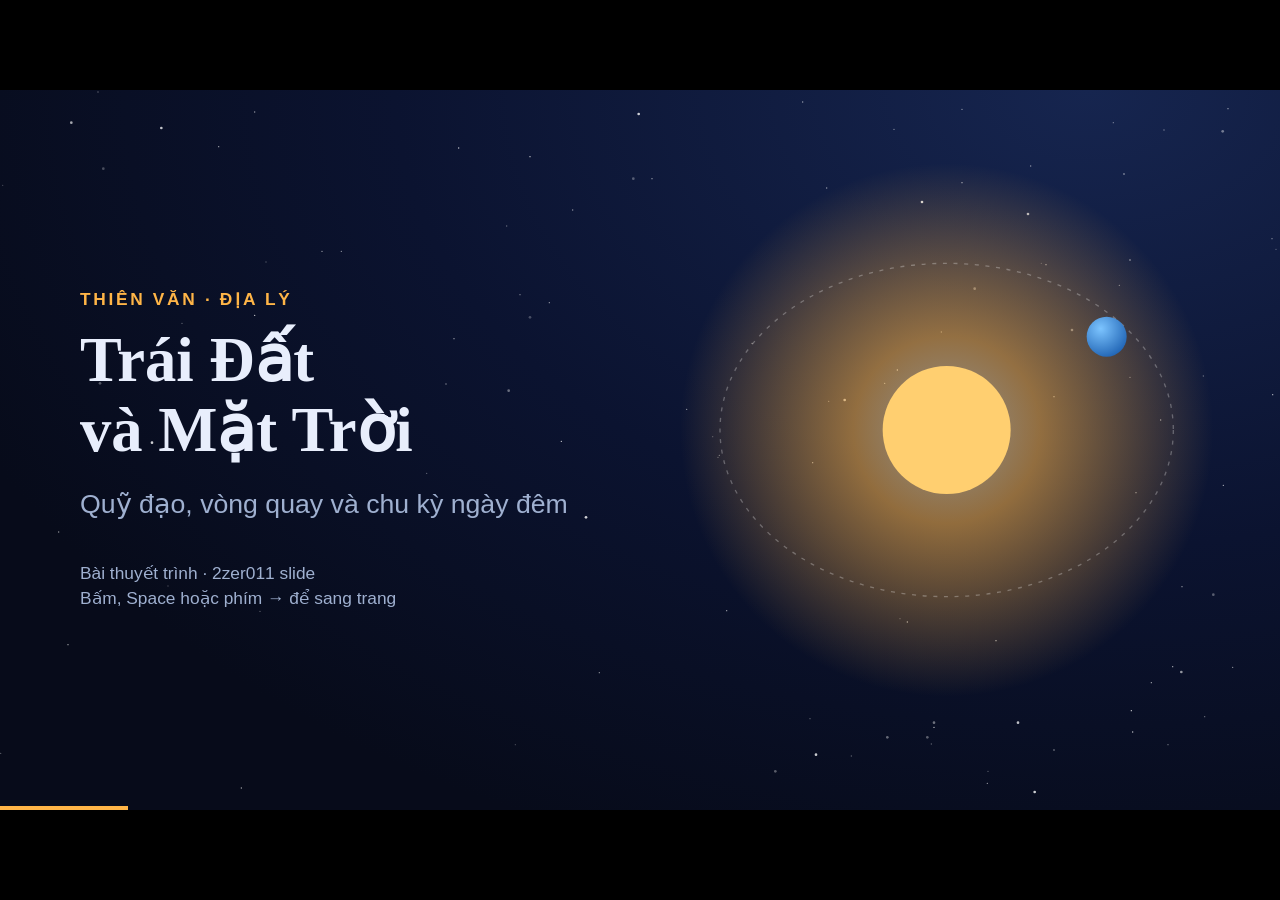
==== decks/trai-dat-mat-troi.html @ f416e064 "Upload presentation project" ====
<!doctype html>
<html lang="vi"><head><meta charset="utf-8">
<meta http-equiv="X-UA-Compatible" content="IE=edge">
<meta name="viewport" content="width=device-width,initial-scale=1">
<title>Trái Đất, Mặt Trời và chu kỳ ngày đêm · 2zer011 slide</title>
<link rel="stylesheet" href="../assets/deck.css">
<style>
#stage{background:#070b1a;background-image:radial-gradient(ellipse at 85% 0%,#16254f 0,#0b1330 45%,#070b1a 80%)}
body{color:#e8eefc}
.stars{position:absolute;left:0;top:0;width:2px;height:2px;border-radius:50%;background:transparent}
.eyebrow{color:#ffb547}
.card{background:rgba(255,255,255,.06);border:1px solid rgba(255,255,255,.13)}
.mu{color:#9fb0d0}.hl{color:#ffb547}.bl{color:#6cb6ff}.gr{color:#7ee0c3}
#foot{color:#7f90b3}#bar{background:#ffb547}
.big{font-size:60px}
.ro{padding:20px 28px}
.ro .k{font-size:24px;color:#9fb0d0}.ro .v{font-size:46px;font-weight:700;line-height:1.15;font-family:"Times New Roman",Times,serif}
.dot{display:inline-block;width:18px;height:18px;border-radius:50%;margin-right:12px;vertical-align:-2px}
.row2{padding:30px 0;border-bottom:1px solid rgba(255,255,255,.12);font-size:34px;line-height:1.35}
.row2 .a{width:470px;color:#9fb0d0}.row2 .c{font-weight:600}
.q{font-size:34px;font-weight:600;line-height:1.35}
.ans{font-size:30px;line-height:1.5;color:#c9d6f2}
</style></head>
<body>
<div id="stage">
<div class="stars" id="stars"></div>

<!-- 1. Mở đầu -->
<section class="slide" data-nofoot="">
  <svg class="abs" style="left:1010px;top:100px" width="820" height="820" viewBox="0 0 820 820" id="cover"></svg>
  <div class="abs fy jc" style="left:120px;top:0;width:960px;height:1080px">
    <p class="eyebrow s">Thiên văn · Địa lý</p>
    <h1 class="title s d1" style="font-size:94px;margin-top:22px">Trái Đất<br>và Mặt Trời</h1>
    <p class="lead s d2 mu" style="margin-top:28px;font-size:40px">Quỹ đạo, vòng quay và chu kỳ ngày đêm</p>
    <p class="sm s d3 mu" style="margin-top:56px">Bài thuyết trình · 2zer011 slide<br>Bấm, Space hoặc phím → để sang trang</p>
  </div>
</section>

<!-- 2. Vị trí -->
<section class="slide" data-by="Trái Đất trong Hệ Mặt Trời">
  <svg class="abs" style="left:100px;top:190px" width="760" height="760" viewBox="0 0 760 760" id="inner"></svg>
  <div class="abs fy" style="left:960px;top:92px;width:840px;height:880px">
    <p class="eyebrow s">Vị trí</p>
    <h2 class="title s d1" style="font-size:60px;margin-top:14px">Hành tinh thứ ba<br>tính từ Mặt Trời</h2>
    <div class="fy gy22" style="margin-top:44px">
      <div class="card b"><div class="num hl" style="font-size:54px">149,6 triệu km</div><p class="txt mu" style="margin-top:8px">khoảng cách trung bình tới Mặt Trời, gọi là 1 đơn vị thiên văn (1 AU).</p></div>
      <div class="card b"><div class="num bl" style="font-size:54px">8 phút 20 giây</div><p class="txt mu" style="margin-top:8px">thời gian ánh sáng Mặt Trời đi tới Trái Đất.</p></div>
      <div class="card b"><div class="num gr" style="font-size:54px">Vùng ở được</div><p class="txt mu" style="margin-top:8px">đủ xa, đủ gần để nước tồn tại ở thể lỏng trên bề mặt.</p></div>
    </div>
  </div>
</section>

<!-- 3. Quỹ đạo -->
<section class="slide" data-by="Quỹ đạo của Trái Đất" data-anim="orbit">
  <div class="abs" style="left:120px;top:76px;width:1680px">
    <p class="eyebrow s">Quỹ đạo</p>
    <h2 class="title s d1" style="font-size:56px;margin-top:8px">Hình elip, gần tròn, một vòng hơn 365 ngày</h2>
  </div>
  <svg class="abs" style="left:100px;top:250px" width="1100" height="740" viewBox="0 0 1060 710" id="orbit"></svg>
  <div class="abs fy gy14" style="left:1250px;top:262px;width:550px">
    <div class="card ro s d2"><div class="k">Ngày trong năm</div><div class="v hl" id="o-date">3 tháng 1</div></div>
    <div class="card ro s d3"><div class="k">Khoảng cách tới Mặt Trời</div><div class="v bl" id="o-dist">147,1 triệu km</div></div>
    <div class="card ro s d4"><div class="k">Tốc độ trên quỹ đạo</div><div class="v gr" id="o-vel">30,3 km/s</div></div>
    <p class="sm mu s d5" style="margin-top:6px">Quỹ đạo thật gần tròn (độ lệch tâm 0,0167). Hình vẽ phóng đại để thấy rõ: gần Mặt Trời thì chạy nhanh hơn.</p>
  </div>
</section>

<!-- 4. Tự quay, ngày đêm -->
<section class="slide" data-by="Tự quay và chu kỳ ngày đêm" data-anim="spin">
  <div class="abs" style="left:120px;top:76px;width:1680px">
    <p class="eyebrow s">Ngày và đêm</p>
    <h2 class="title s d1" style="font-size:56px;margin-top:8px">Trái Đất tự quay: nửa sáng, nửa tối</h2>
  </div>
  <svg class="abs" style="left:60px;top:230px" width="860" height="760" viewBox="0 0 760 700" id="spin"></svg>
  <div class="abs fy gy22" style="left:1000px;top:262px;width:800px">
    <div class="card ro s d2 fx mid jb"><div><div class="k">Giờ địa phương của người quan sát</div><div class="v" style="font-size:64px" id="s-time">12:00</div></div><div class="tc"><div class="v hl" style="font-size:38px" id="s-label">Giữa trưa</div><div class="k" id="s-state">Ban ngày</div></div></div>
    <ul class="l s d3 mu">
      <li>Quay quanh trục theo chiều <b>từ Tây sang Đông</b>, nên ta thấy Mặt Trời mọc ở Đông, lặn ở Tây.</li>
      <li>Một vòng quay hết <b>23 giờ 56 phút 4 giây</b> (ngày thiên văn).</li>
      <li>Tốc độ ở xích đạo khoảng <b>1.670 km/h</b>; ở hai cực gần như bằng 0.</li>
      <li>Mặt Trời ở rất xa, tia sáng coi như song song, luôn chiếu sáng <b>một nửa</b> Trái Đất.</li>
    </ul>
  </div>
</section>

<!-- 5. Ngày thiên văn vs ngày Mặt Trời -->
<section class="slide" data-by="Ngày thiên văn và ngày Mặt Trời">
  <div class="abs" style="left:120px;top:76px;width:1680px">
    <p class="eyebrow s">Vì sao một ngày là 24 giờ?</p>
    <h2 class="title s d1" style="font-size:56px;margin-top:8px">Quay đủ một vòng vẫn chưa kịp “trưa”</h2>
  </div>
  <svg class="abs" style="left:100px;top:260px" width="1000" height="700" viewBox="-60 0 1000 700" id="solar"></svg>
  <div class="abs fy gy22" style="left:1040px;top:262px;width:760px">
    <div class="card b"><p class="q hl">Ngày thiên văn · 23 g 56 ph 4 s</p><p class="ans" style="margin-top:6px">Thời gian để Trái Đất quay đủ 360° so với các ngôi sao xa.</p></div>
    <div class="card b"><p class="q bl">Ngày Mặt Trời · 24 g</p><p class="ans" style="margin-top:6px">Thời gian giữa hai lần Mặt Trời ở đúng điểm cao nhất. Dài hơn vì Trái Đất vừa đi thêm một đoạn trên quỹ đạo.</p></div>
    <div class="card b"><p class="q gr">360° ÷ 365,25 ≈ 0,9856° mỗi ngày</p><p class="ans" style="margin-top:6px">Phải quay thêm góc đó, mất khoảng <b>3 phút 56 giây</b>, để Mặt Trời trở lại đúng vị trí.</p></div>
  </div>
</section>

<!-- 6. Mùa -->
<section class="slide" data-by="Độ nghiêng trục và bốn mùa">
  <div class="abs" style="left:120px;top:76px;width:1680px">
    <p class="eyebrow s">Bốn mùa</p>
    <h2 class="title s d1" style="font-size:56px;margin-top:8px">Mùa sinh ra từ độ nghiêng, không phải từ khoảng cách</h2>
  </div>
  <svg class="abs" style="left:60px;top:230px" width="1100" height="780" viewBox="0 0 1100 780" id="seasons"></svg>
  <div class="abs fy gy22" style="left:1200px;top:262px;width:600px">
    <div class="card b"><p class="q hl">Trục nghiêng 23,44°</p><p class="ans" style="margin-top:6px">so với đường vuông góc mặt phẳng quỹ đạo, và luôn hướng về cùng một phía (gần sao Bắc Cực).</p></div>
    <div class="card b"><p class="q bl">21/6 · Hạ chí</p><p class="ans" style="margin-top:6px">Bắc bán cầu ngả về phía Mặt Trời: nắng cao, ngày dài. Nam bán cầu thì ngược lại.</p></div>
    <div class="card b"><p class="q gr">20/3 và 23/9 · Phân điểm</p><p class="ans" style="margin-top:6px">Ngày và đêm dài gần bằng nhau trên toàn Trái Đất.</p></div>
  </div>
</section>

<!-- 7. Độ dài ngày -->
<section class="slide" data-by="Độ dài ngày theo vĩ độ" data-anim="daylen">
  <div class="abs" style="left:120px;top:76px;width:1680px">
    <p class="eyebrow s">Ngày dài, ngày ngắn</p>
    <h2 class="title s d1" style="font-size:56px;margin-top:8px">Càng xa xích đạo, ngày đêm càng chênh nhau</h2>
  </div>
  <svg class="abs" style="left:100px;top:230px" width="1160" height="740" viewBox="0 0 1000 640" id="chart"></svg>
  <div class="abs fy gy22" style="left:1300px;top:262px;width:500px">
    <div class="card s d2 fy gy14" style="padding:26px 30px">
      <div class="sm"><span class="dot" style="background:#7ee0c3"></span>Xích đạo (0°)</div>
      <div class="sm"><span class="dot" style="background:#ffb547"></span>Hà Nội (21°B)</div>
      <div class="sm"><span class="dot" style="background:#6cb6ff"></span>Vĩ độ 45°B</div>
      <div class="sm"><span class="dot" style="background:#ff7a90"></span>Vòng cực (66,5°B)</div>
    </div>
    <p class="txt s d3 mu">Hà Nội: khoảng <b class="hl">13,3 giờ</b> ngày vào hạ chí, <b class="hl">10,7 giờ</b> vào đông chí.</p>
    <p class="sm s d4 mu">Tính lý thuyết, chưa kể khúc xạ khí quyển. Nam bán cầu có đồ thị lệch nửa năm.</p>
  </div>
</section>

<!-- 8. Hiểu lầm -->
<section class="slide" data-by="Những hiểu lầm thường gặp">
  <div class="pad fy">
    <p class="eyebrow s">Sửa cho đúng</p>
    <h2 class="title s d1" style="font-size:56px;margin-top:8px">Bốn hiểu lầm thường gặp</h2>
    <div class="fy gy22 f1" style="margin-top:36px">
      <div class="fx gx28 f1">
        <div class="card b f1 fy jc"><p class="q hl">“Mùa hè vì Trái Đất gần Mặt Trời hơn.”</p><p class="ans" style="margin-top:10px">Sai. Gần nhất (cận nhật) là đầu tháng 1, lúc Bắc bán cầu đang mùa đông.</p></div>
        <div class="card b f1 fy jc"><p class="q hl">“Ngày đêm do Trái Đất quay quanh Mặt Trời.”</p><p class="ans" style="margin-top:10px">Sai. Ngày đêm là do <b>tự quay quanh trục</b>. Quay quanh Mặt Trời tạo ra năm.</p></div>
      </div>
      <div class="fx gx28 f1">
        <div class="card b f1 fy jc"><p class="q hl">“Mặt Trời luôn mọc đúng hướng Đông.”</p><p class="ans" style="margin-top:10px">Chỉ đúng vào hai ngày phân điểm. Mùa hè ở Bắc bán cầu, Mặt Trời mọc lệch về phía Đông Bắc.</p></div>
        <div class="card b f1 fy jc"><p class="q hl">“Quỹ đạo Trái Đất là hình elip rất méo.”</p><p class="ans" style="margin-top:10px">Gần như tròn: khoảng cách chỉ đổi khoảng 3% (147,1 đến 152,1 triệu km).</p></div>
      </div>
    </div>
  </div>
</section>

<!-- 9. Số liệu -->
<section class="slide" data-by="Số liệu cần nhớ">
  <div class="pad fy">
    <p class="eyebrow s">Tóm tắt</p>
    <h2 class="title s d1" style="font-size:56px;margin-top:8px">Số liệu cần nhớ</h2>
    <div class="fx gx56 f1" style="margin-top:28px">
      <div class="f1 fy">
        <div class="row2 fx b"><span class="a">Khoảng cách trung bình</span><span class="c hl">149,6 triệu km</span></div>
        <div class="row2 fx b"><span class="a">Cận nhật (đầu tháng 1)</span><span class="c hl">≈ 147,1 triệu km</span></div>
        <div class="row2 fx b"><span class="a">Viễn nhật (đầu tháng 7)</span><span class="c hl">≈ 152,1 triệu km</span></div>
        <div class="row2 fx b"><span class="a">Độ lệch tâm quỹ đạo</span><span class="c hl">0,0167</span></div>
        <div class="row2 fx b"><span class="a">Tốc độ trung bình</span><span class="c hl">29,78 km/s</span></div>
      </div>
      <div class="f1 fy">
        <div class="row2 fx b"><span class="a">Năm thiên văn</span><span class="c bl">365,256 ngày</span></div>
        <div class="row2 fx b"><span class="a">Năm nhiệt đới (chu kỳ mùa)</span><span class="c bl">365,2422 ngày</span></div>
        <div class="row2 fx b"><span class="a">Ngày thiên văn</span><span class="c bl">23 g 56 ph 4 s</span></div>
        <div class="row2 fx b"><span class="a">Ngày Mặt Trời trung bình</span><span class="c bl">24 giờ</span></div>
        <div class="row2 fx b"><span class="a">Độ nghiêng trục</span><span class="c bl">23,44°</span></div>
      </div>
    </div>
  </div>
</section>

<!-- 10. Ôn nhanh -->
<section class="slide" data-by="Ôn nhanh">
  <div class="pad fy">
    <p class="eyebrow s">Ôn nhanh</p>
    <h2 class="title s d1" style="font-size:56px;margin-top:8px">Trả lời bằng một câu</h2>
    <div class="fy gy22 f1" style="margin-top:36px">
      <div class="card fy jc f1"><p class="q">1. Vì sao có ngày và đêm?</p><p class="ans b" style="margin-top:8px"><span class="hl">→</span> Trái Đất hình cầu, luôn được chiếu sáng một nửa, và tự quay quanh trục.</p></div>
      <div class="card fy jc f1"><p class="q">2. Vì sao có bốn mùa?</p><p class="ans b" style="margin-top:8px"><span class="hl">→</span> Trục nghiêng 23,44° giữ nguyên hướng khi Trái Đất đi quanh Mặt Trời, nên lượng ánh sáng mỗi bán cầu nhận thay đổi theo thời điểm.</p></div>
      <div class="card fy jc f1"><p class="q">3. Một vòng quanh Mặt Trời mất bao lâu?</p><p class="ans b" style="margin-top:8px"><span class="hl">→</span> Khoảng 365,25 ngày, với tốc độ trung bình gần 30 km/s.</p></div>
    </div>
  </div>
</section>
</div>

<script src="../assets/deck.js"></script>
<script>
(function () {
  var NS = 'http://www.w3.org/2000/svg', PI = Math.PI;
  function S(tag, a, p) {
    var e = document.createElementNS(NS, tag), k;
    for (k in a) if (a.hasOwnProperty(k)) e.setAttribute(k, a[k]);
    if (p) p.appendChild(e); return e;
  }
  function T(p, x, y, txt, size, fill, anchor, weight) {
    var e = S('text', { x: x, y: y, fill: fill || '#e8eefc', 'font-size': size || 24, 'text-anchor': anchor || 'middle' }, p);
    if (weight) e.setAttribute('font-weight', weight);
    e.appendChild(document.createTextNode(txt)); return e;
  }
  function defsGlow(svg, id, c1) {
    var d = S('defs', {}, svg), g = S('radialGradient', { id: id }, d);
    S('stop', { offset: '0%', 'stop-color': '#fff6d6' }, g); S('stop', { offset: '35%', 'stop-color': c1 }, g);
    S('stop', { offset: '100%', 'stop-color': c1, 'stop-opacity': 0 }, g);
  }
  function earthGrad(svg, id) {
    var d = S('defs', {}, svg), g = S('radialGradient', { id: id, cx: '35%', cy: '30%', r: '80%' }, d);
    S('stop', { offset: '0%', 'stop-color': '#7cc4ff' }, g); S('stop', { offset: '100%', 'stop-color': '#1b5fb0' }, g);
  }

  /* sao nền */
  (function () {
    var s = [], i, x = 7, r = function () { x = (x * 16807) % 2147483647; return x / 2147483647; };
    for (i = 0; i < 110; i++) s.push(Math.round(r() * 1920) + 'px ' + Math.round(r() * 1080) + 'px 0 ' + (r() < .2 ? 1 : 0) + 'px rgba(255,255,255,' + (0.25 + r() * 0.6).toFixed(2) + ')');
    document.getElementById('stars').style.boxShadow = s.join(',');
  })();

  /* 1. bìa */
  (function () {
    var v = document.getElementById('cover'); defsGlow(v, 'cg', '#ffb547'); earthGrad(v, 'cge');
    S('circle', { cx: 410, cy: 410, r: 400, fill: 'url(#cg)', opacity: .55 }, v);
    S('circle', { cx: 410, cy: 410, r: 96, fill: '#ffcf70' }, v);
    S('ellipse', { cx: 410, cy: 410, rx: 340, ry: 250, fill: 'none', stroke: 'rgba(255,255,255,.28)', 'stroke-width': 2, 'stroke-dasharray': '6 10' }, v);
    S('circle', { cx: 650, cy: 270, r: 30, fill: 'url(#cge)' }, v);
  })();

  /* 2. các hành tinh trong */
  (function () {
    var v = document.getElementById('inner'); defsGlow(v, 'ig', '#ffb547'); earthGrad(v, 'ige');
    var C = 380, pl = [[62, 'Sao Thủy', '0,39 AU', 210, 7, '#b9b1a8'], [115, 'Sao Kim', '0,72 AU', 35, 11, '#e8c987'], [160, 'Trái Đất', '1 AU', 305, 16, 'url(#ige)'], [243, 'Sao Hỏa', '1,52 AU', 160, 10, '#d9684a']], i;
    S('circle', { cx: C, cy: C, r: 110, fill: 'url(#ig)', opacity: .6 }, v);
    S('circle', { cx: C, cy: C, r: 24, fill: '#ffcf70' }, v);
    for (i = 0; i < pl.length; i++) {
      var p = pl[i], a = p[3] * PI / 180, x = C + p[0] * Math.cos(a), y = C - p[0] * Math.sin(a), e = i === 2;
      S('circle', { cx: C, cy: C, r: p[0], fill: 'none', stroke: e ? 'rgba(108,182,255,.8)' : 'rgba(255,255,255,.22)', 'stroke-width': e ? 3 : 1.5 }, v);
      S('circle', { cx: x, cy: y, r: p[4], fill: p[5] }, v);
      var right = Math.cos(a) >= 0;
      T(v, x + (right ? 1 : -1) * (p[4] + 12), y - 2, p[1], e ? 28 : 22, e ? '#6cb6ff' : '#c9d6f2', right ? 'start' : 'end', e ? 700 : 400);
      T(v, x + (right ? 1 : -1) * (p[4] + 12), y + 24, p[2], 20, '#7f90b3', right ? 'start' : 'end');
    }
    T(v, C, 700, 'Bốn hành tinh trong, đúng tỉ lệ khoảng cách.', 20, '#7f90b3'); T(v, C, 726, 'Sao Mộc ở 5,2 AU, ngoài khung hình.', 20, '#7f90b3');
  })();

  /* 3. quỹ đạo */
  var orbit = (function () {
    var v = document.getElementById('orbit'); defsGlow(v, 'og', '#ffb547'); earthGrad(v, 'oge');
    var a = 380, e = 0.4, b = a * Math.sqrt(1 - e * e), cx = 500, cy = 358, sx = cx + a * e, sy = cy;
    S('ellipse', { cx: cx, cy: cy, rx: a, ry: b, fill: 'none', stroke: 'rgba(255,255,255,.32)', 'stroke-width': 2, 'stroke-dasharray': '5 9' }, v);
    var wedge = S('path', { d: '', fill: 'rgba(255,181,71,.28)', stroke: 'rgba(255,181,71,.7)', 'stroke-width': 1.5 }, v);
    S('circle', { cx: sx, cy: sy, r: 120, fill: 'url(#og)', opacity: .55 }, v);
    S('circle', { cx: sx, cy: sy, r: 34, fill: '#ffcf70' }, v);
    T(v, sx, sy + 66, 'Mặt Trời', 22, '#ffd98f');
    S('circle', { cx: sx + a * (1 - e), cy: sy, r: 6, fill: '#ffb547' }, v);
    S('circle', { cx: sx - a * (1 + e), cy: sy, r: 6, fill: '#ffb547' }, v);
    T(v, sx + a * (1 - e), sy + 36, 'Cận nhật · ~3/1', 22, '#ffd98f', 'middle');
    T(v, sx - a * (1 + e), sy + 36, 'Viễn nhật · ~4/7', 22, '#ffd98f', 'middle');
    var pl = S('circle', { cx: 0, cy: 0, r: 17, fill: 'url(#oge)' }, v);
    var lb = T(v, 0, 0, 'Trái Đất', 24, '#6cb6ff', 'middle', 700);
    var mon = [31, 28, 31, 30, 31, 30, 31, 31, 30, 31, 30, 31], run = false, t0 = 0, id = 0, YEAR = 26000;
    function kep(M) { var E = M, i; for (i = 0; i < 7; i++) E = E - (E - e * Math.sin(E) - M) / (1 - e * Math.cos(E)); return E; }
    function pos(M) { var E = kep(M); return [sx + a * (Math.cos(E) - e), sy - b * Math.sin(E)]; }
    function draw(t) {
      var M = 2 * PI * t, p = pos(M); pl.setAttribute('cx', p[0]); pl.setAttribute('cy', p[1]);
      lb.setAttribute('x', p[0]); lb.setAttribute('y', p[1] + (p[1] > sy ? 46 : -30));
      var dd = 'M' + sx + ' ' + sy + ' L' + p[0] + ' ' + p[1], k, q;
      for (k = 1; k <= 14; k++) { q = pos(M - (k / 14) * (2 * PI / 12)); dd += ' L' + q[0] + ' ' + q[1]; }
      // cung quét: đi ngược thời gian rồi đóng về Mặt Trời
      wedge.setAttribute('d', dd + ' Z');
      var day = (2 + 365.25 * t) % 365.25, m = 0, dm = Math.floor(day);
      while (dm >= mon[m]) { dm -= mon[m]; m++; if (m > 11) { m = 11; break; } }
      document.getElementById('o-date').innerHTML = (dm + 1) + ' tháng ' + (m + 1);
      document.getElementById('o-dist').innerHTML = (149.6 * (1 - 0.0167 * Math.cos(M))).toFixed(1).replace('.', ',') + ' triệu km';
      document.getElementById('o-vel').innerHTML = (29.78 * (1 + 0.0167 * Math.cos(M))).toFixed(1).replace('.', ',') + ' km/s';
    }
    function loop(now) {
      if (!run) return; if (!t0) t0 = now;
      draw(((now - t0) % YEAR) / YEAR); id = Deck.raf(loop);
    }
    draw(0);
    return {
      start: function () { if (run) return; run = true; t0 = 0; id = Deck.raf(loop); },
      stop: function () { run = false; Deck.caf(id); }
    };
  })();
  Deck.anims.orbit = orbit;

  /* 4. tự quay + ngày đêm */
  var spin = (function () {
    var v = document.getElementById('spin'); earthGrad(v, 'sge');
    var C = 400, cy = 360, R = 220, i;
    for (i = -3; i <= 3; i++) {
      var y = cy + i * 60;
      S('line', { x1: 40, y1: y, x2: 140, y2: y, stroke: '#ffcf70', 'stroke-width': 3, opacity: .85 }, v);
      S('polygon', { points: '140,' + (y - 8) + ' 156,' + y + ' 140,' + (y + 8), fill: '#ffcf70', opacity: .85 }, v);
    }
    T(v, 90, cy - 230, 'Ánh sáng', 22, '#ffd98f'); T(v, 90, cy - 204, 'Mặt Trời', 22, '#ffd98f');
    var g = S('g', {}, v);
    S('circle', { cx: C, cy: cy, r: R, fill: 'url(#sge)' }, g);
    // lục địa trừu tượng, xoay cùng Trái Đất
    S('path', { d: 'M330 230 Q380 200 430 235 Q450 280 410 300 Q380 330 345 305 Q310 270 330 230 Z', fill: '#4fae6a', opacity: .85 }, g);
    S('path', { d: 'M470 360 Q520 340 550 385 Q555 430 515 450 Q480 430 470 360 Z', fill: '#4fae6a', opacity: .85 }, g);
    S('path', { d: 'M290 410 Q330 400 350 440 Q340 490 305 500 Q275 460 290 410 Z', fill: '#4fae6a', opacity: .85 }, g);
    S('circle', { cx: C, cy: cy, r: 6, fill: '#e8eefc' }, g);                      // cực Bắc
    S('line', { x1: C, y1: cy, x2: C - R, y2: cy, stroke: 'rgba(255,255,255,.55)', 'stroke-width': 2, 'stroke-dasharray': '4 6' }, g);
    var man = S('circle', { cx: C - R, cy: cy, r: 13, fill: '#ff5a6e', stroke: '#fff', 'stroke-width': 3 }, g);
    S('path', { d: 'M' + C + ' ' + (cy - R) + ' A' + R + ' ' + R + ' 0 0 1 ' + C + ' ' + (cy + R) + ' Z', fill: 'rgba(2,4,14,.66)' }, v);
    S('circle', { cx: C, cy: cy, r: R, fill: 'none', stroke: 'rgba(255,255,255,.4)', 'stroke-width': 2 }, v);
    T(v, C - 120, cy - R - 24, 'Ban ngày', 26, '#ffd98f', 'middle', 700); T(v, C + 120, cy - R - 24, 'Ban đêm', 26, '#9fb0d0', 'middle', 700);
    T(v, C - R - 8, cy - 26, '12 g', 22, '#ffd98f', 'end'); T(v, C + R + 14, cy + 6, '0 g', 22, '#9fb0d0', 'start');
    T(v, C + 14, cy - R + 36, '6 g', 22, '#e8eefc', 'start'); T(v, C + 14, cy + R - 20, '18 g', 22, '#e8eefc', 'start');
    T(v, C, cy + R + 52, 'Nhìn từ trên cực Bắc xuống: Trái Đất quay ngược chiều kim đồng hồ ↺', 22, '#9fb0d0');
    var run = false, t0 = 0, id = 0, DAY = 12000;
    function label(h) {
      if (h >= 5 && h < 7) return 'Bình minh'; if (h >= 7 && h < 11) return 'Buổi sáng'; if (h >= 11 && h < 13) return 'Giữa trưa';
      if (h >= 13 && h < 17) return 'Buổi chiều'; if (h >= 17 && h < 19) return 'Hoàng hôn'; if (h >= 19 && h < 23) return 'Buổi tối'; return 'Đêm khuya';
    }
    function draw(f) {
      g.setAttribute('transform', 'rotate(' + (-f * 360) + ' ' + C + ' ' + cy + ')');
      var h = (12 + 24 * f) % 24, hh = Math.floor(h), mm = Math.floor((h - hh) * 60);
      document.getElementById('s-time').innerHTML = (hh < 10 ? '0' : '') + hh + ':' + (mm < 10 ? '0' : '') + mm;
      document.getElementById('s-label').innerHTML = label(h);
      document.getElementById('s-state').innerHTML = (h >= 6 && h < 18) ? 'Ban ngày' : 'Ban đêm';
    }
    function loop(now) { if (!run) return; if (!t0) t0 = now; draw(((now - t0) % DAY) / DAY); id = Deck.raf(loop); }
    draw(0);
    return { start: function () { if (run) return; run = true; t0 = 0; id = Deck.raf(loop); }, stop: function () { run = false; Deck.caf(id); } };
  })();
  Deck.anims.spin = spin;

  /* 5. ngày Mặt Trời */
  (function () {
    var v = document.getElementById('solar'); earthGrad(v, 'ssge'); defsGlow(v, 'sg', '#ffb547');
    var Sx = 70, Sy = 350, Rr = 297, k, d = '';
    S('circle', { cx: Sx, cy: Sy, r: 130, fill: 'url(#sg)', opacity: .7 }, v); S('circle', { cx: Sx, cy: Sy, r: 40, fill: '#ffcf70' }, v);
    T(v, Sx + 10, Sy + 80, 'Mặt Trời', 22, '#ffd98f');
    for (k = -34; k <= 34; k += 2) { var q = k * PI / 180; d += (k === -34 ? 'M' : 'L') + (Sx + Rr * Math.cos(q)).toFixed(1) + ' ' + (Sy - Rr * Math.sin(q)).toFixed(1) + ' '; }
    S('path', { d: d, fill: 'none', stroke: 'rgba(255,255,255,.3)', 'stroke-width': 2, 'stroke-dasharray': '5 9' }, v);
    var qa = 17 * PI / 180, Ax = Sx + Rr * Math.cos(qa), Ay = Sy + Rr * Math.sin(qa), Bx = Sx + Rr * Math.cos(qa), By = Sy - Rr * Math.sin(qa);
    var a1 = Math.atan2(Sy - Ay, Sx - Ax), a2 = Math.atan2(Sy - By, Sx - Bx);
    function earth(x, y) {
      S('circle', { cx: x, cy: y, r: 62, fill: 'url(#ssge)' }, v);
      S('path', { d: 'M' + x + ' ' + (y - 62) + ' A62 62 0 0 1 ' + x + ' ' + (y + 62) + ' Z', fill: 'rgba(2,4,14,.55)' }, v);
    }
    function ray(x, y, ang, len, col, dash) {
      S('line', { x1: x, y1: y, x2: x + len * Math.cos(ang), y2: y + len * Math.sin(ang), stroke: col, 'stroke-width': 3, 'stroke-dasharray': dash || '0' }, v);
    }
    earth(Ax, Ay); earth(Bx, By);
    var oax = Ax + 62 * Math.cos(a1), oay = Ay + 62 * Math.sin(a1), obx = Bx + 62 * Math.cos(a1), oby = By + 62 * Math.sin(a1);
    ray(oax, oay, a1, 150, '#ffd98f');
    ray(obx, oby, a1, 150, '#7ee0c3', '10 8');
    ray(obx, oby, a2, 150, '#ffd98f');
    S('circle', { cx: oax, cy: oay, r: 9, fill: '#ff5a6e', stroke: '#fff', 'stroke-width': 2 }, v);
    S('circle', { cx: obx, cy: oby, r: 9, fill: '#ff5a6e', stroke: '#fff', 'stroke-width': 2 }, v);
    T(v, Ax + 80, Ay + 70, 'Hôm nay: Mặt Trời ở đúng', 22, '#e8eefc', 'start'); T(v, Ax + 80, Ay + 98, 'phía trên đầu (12 giờ trưa)', 22, '#e8eefc', 'start');
    T(v, Bx + 80, By - 96, '23 g 56 ph sau: đã quay đủ 360°,', 22, '#e8eefc', 'start'); T(v, Bx + 80, By - 68, 'cùng hướng sao xa (nét đứt xanh)', 22, '#7ee0c3', 'start');
    T(v, Bx + 80, By - 40, 'nhưng Mặt Trời (vàng) còn lệch', 22, '#ffd98f', 'start');
    T(v, 450, 690, 'Góc lệch thật chỉ ≈ 0,9856°, hình vẽ phóng đại', 20, '#7f90b3');
  })();

  /* 6. mùa */
  (function () {
    var v = document.getElementById('seasons'); defsGlow(v, 'seg', '#ffb547');
    var Sx = 550, Sy = 385, rx = 420, ry = 195;
    S('ellipse', { cx: Sx, cy: Sy, rx: rx, ry: ry, fill: 'none', stroke: 'rgba(255,255,255,.3)', 'stroke-width': 2, 'stroke-dasharray': '5 9' }, v);
    S('circle', { cx: Sx, cy: Sy, r: 120, fill: 'url(#seg)', opacity: .6 }, v); S('circle', { cx: Sx, cy: Sy, r: 44, fill: '#ffcf70' }, v);
    T(v, Sx, Sy + 78, 'Mặt Trời', 22, '#ffd98f');
    var tilt = 23.44 * PI / 180, dx = Math.sin(tilt), dy = -Math.cos(tilt);
    var P = [[Sx - rx, Sy, 50, '21/6', 'Hạ chí', 'Bắc: mùa hè', 'b'], [Sx, Sy + ry, 58, '23/9', 'Thu phân', '', 'b'], [Sx + rx, Sy, 50, '21/12', 'Đông chí', 'Bắc: mùa đông', 'b'], [Sx, Sy - ry, 42, '20/3', 'Xuân phân', '', 't']], i;
    for (i = 0; i < 4; i++) {
      var p = P[i], x = p[0], y = p[1], r = p[2];
      var ux = Sx - x, uy = Sy - y, L = Math.sqrt(ux * ux + uy * uy); ux /= L; uy /= L;
      S('circle', { cx: x, cy: y, r: r, fill: '#4aa3ff' }, v);
      var px = -uy, py = ux;
      S('path', { d: 'M' + (x + r * px) + ' ' + (y + r * py) + ' A' + r + ' ' + r + ' 0 0 1 ' + (x - r * px) + ' ' + (y - r * py) + ' Z', fill: 'rgba(2,4,14,.62)' }, v);
      S('line', { x1: x - dx * r * 1.7, y1: y - dy * r * 1.7, x2: x + dx * r * 1.7, y2: y + dy * r * 1.7, stroke: '#fff', 'stroke-width': 3 }, v);
      S('circle', { cx: x + dx * r * 1.7, cy: y + dy * r * 1.7, r: 5, fill: '#ff5a6e' }, v);
      var ty = p[6] === 't' ? y - r * 1.7 - 78 : y + r * 1.7 + 34;
      T(v, x, ty, p[3] + ' · ' + p[4], 24, '#ffd98f', 'middle', 700);
      if (p[5]) T(v, x, ty + 28, p[5], 22, '#c9d6f2');
    }
    T(v, Sx, 752, 'Chấm đỏ là cực Bắc. Trục luôn nghiêng về cùng một phía khi Trái Đất đi vòng quanh Mặt Trời.', 20, '#7f90b3');
  })();

  /* 7. độ dài ngày */
  var daylen = (function () {
    var v = document.getElementById('chart'), L = 70, R = 980, Tp = 20, B = 560, W = R - L, H = B - Tp, i, j;
    function X(n) { return L + (n - 1) / 364 * W; } function Y(h) { return B - h / 24 * H; }
    for (i = 0; i <= 24; i += 6) {
      S('line', { x1: L, y1: Y(i), x2: R, y2: Y(i), stroke: 'rgba(255,255,255,.16)', 'stroke-width': 1 }, v);
      T(v, L - 12, Y(i) + 8, i + ' g', 22, '#9fb0d0', 'end');
    }
    var ms = [0, 31, 59, 90, 120, 151, 181, 212, 243, 273, 304, 334];
    for (i = 0; i < 12; i++) { T(v, X(ms[i] + 15), B + 38, 'T' + (i + 1), 22, '#9fb0d0'); S('line', { x1: X(ms[i] + 1), y1: B, x2: X(ms[i] + 1), y2: B + 8, stroke: '#7f90b3' }, v); }
    T(v, L + W / 2, B + 76, 'Tháng trong năm (Bắc bán cầu)', 20, '#7f90b3');
    function dl(lat, n) {
      var dec = -23.44 * Math.cos(2 * PI * (n + 10) / 365) * PI / 180, x = -Math.tan(lat * PI / 180) * Math.tan(dec);
      x = Math.max(-1, Math.min(1, x)); return 24 / PI * Math.acos(x);
    }
    var defs = [[0, '#7ee0c3'], [21.03, '#ffb547'], [45, '#6cb6ff'], [66.5, '#ff7a90']], lines = [], pts = [];
    for (j = 0; j < defs.length; j++) {
      var arr = []; for (i = 1; i <= 365; i += 4) arr.push([X(i), Y(dl(defs[j][0], i))]);
      pts.push(arr); lines.push(S('polyline', { points: '', fill: 'none', stroke: defs[j][1], 'stroke-width': 5, 'stroke-linejoin': 'round' }, v));
    }
    function show(p) {
      var j, n, s, k; for (j = 0; j < pts.length; j++) {
        n = Math.max(2, Math.round(pts[j].length * p)); s = []; for (k = 0; k < n; k++) s.push(pts[j][k][0].toFixed(1) + ',' + pts[j][k][1].toFixed(1));
        lines[j].setAttribute('points', s.join(' '));
      }
    }
    show(1);
    var run = false, id = 0, t0 = 0;
    function loop(now) { if (!run) return; if (!t0) t0 = now; var p = Math.min(1, (now - t0) / 2200); show(p); if (p < 1) id = Deck.raf(loop); else run = false; }
    return { start: function () { run = true; t0 = 0; id = Deck.raf(loop); }, stop: function () { run = false; Deck.caf(id); show(1); } };
  })();
  Deck.anims.daylen = daylen;
})();
</script>
</body></html>
---- assets/deck.css ----
/* 2zer011 slide - engine CSS. Chủ ý chỉ dùng CSS cũ: không var(), grid, gap, inset -> chạy từ IE11 / Chrome 49 / Firefox 52 */
*{-webkit-box-sizing:border-box;box-sizing:border-box;margin:0;padding:0}
html,body{width:100%;height:100%;overflow:hidden;background:#000}
body{font-family:"Segoe UI",Tahoma,Arial,"Helvetica Neue",sans-serif;-webkit-user-select:none;-moz-user-select:none;-ms-user-select:none;user-select:none;-webkit-text-size-adjust:100%}
body.idle{cursor:none}
#stage{position:absolute;left:0;top:0;width:1920px;height:1080px;-webkit-transform-origin:0 0;-ms-transform-origin:0 0;transform-origin:0 0;overflow:hidden}
.slide{position:absolute;left:0;top:0;width:1920px;height:1080px;overflow:hidden;opacity:0;visibility:hidden;-webkit-transition:opacity .6s ease,visibility 0s .6s;transition:opacity .6s ease,visibility 0s .6s}
.slide.active{opacity:1;visibility:visible;-webkit-transition:opacity .6s ease,visibility 0s;transition:opacity .6s ease,visibility 0s}
.s,.b{opacity:0;-webkit-transform:translateY(26px);-ms-transform:translateY(26px);transform:translateY(26px);-webkit-transition:opacity .6s ease,-webkit-transform .6s ease;transition:opacity .6s ease,transform .6s ease}
.b.bs{-webkit-transform:none!important;-ms-transform:none!important;transform:none!important}
.slide.active .s,.b.on{opacity:1;-webkit-transform:none;-ms-transform:none;transform:none}
.slide.active .s{-webkit-transition-delay:.3s;transition-delay:.3s}
.slide.active .s.d1{transition-delay:.45s}.slide.active .s.d2{transition-delay:.6s}.slide.active .s.d3{transition-delay:.75s}.slide.active .s.d4{transition-delay:.9s}.slide.active .s.d5{transition-delay:1.05s}

/* chrome */
#foot{position:absolute;left:120px;right:120px;bottom:34px;height:34px;font-size:24px;line-height:34px;z-index:20}
#fl{float:left}#fr{float:right}
#bar{position:absolute;left:0;bottom:0;height:6px;width:0;z-index:21;-webkit-transition:width .5s ease;transition:width .5s ease}
#stage.nofoot #foot{visibility:hidden}

/* bố cục */
.pad{position:absolute;left:120px;top:92px;width:1680px;height:880px}
.abs{position:absolute}
.fx{display:-webkit-flex;display:-ms-flexbox;display:flex;-webkit-flex-direction:row;flex-direction:row}
.fy{display:-webkit-flex;display:-ms-flexbox;display:flex;-webkit-flex-direction:column;flex-direction:column}
.f1{-webkit-flex:1 1 0px;-ms-flex:1 1 0px;flex:1 1 0px;min-width:0;min-height:0}
.f0{-webkit-flex:none;-ms-flex:none;flex:none}
.mid{-webkit-align-items:center;align-items:center}
.jc{-webkit-justify-content:center;justify-content:center}
.jb{-webkit-justify-content:space-between;justify-content:space-between}
.wrap{-webkit-flex-wrap:wrap;flex-wrap:wrap}
.gx12>*+*{margin-left:12px}.gx20>*+*{margin-left:20px}.gx28>*+*{margin-left:28px}.gx40>*+*{margin-left:40px}.gx56>*+*{margin-left:56px}
.gy8>*+*{margin-top:8px}.gy14>*+*{margin-top:14px}.gy22>*+*{margin-top:22px}.gy32>*+*{margin-top:32px}.gy44>*+*{margin-top:44px}
.tc{text-align:center}

/* chữ */
.eyebrow{font-size:26px;font-weight:600;letter-spacing:4px;text-transform:uppercase}
.title{font-family:"Times New Roman",Times,serif;font-weight:700;font-size:68px;line-height:1.12}
.h2{font-family:"Times New Roman",Times,serif;font-weight:700;font-size:44px;line-height:1.2}
.lead{font-size:34px;line-height:1.5}
.txt{font-size:30px;line-height:1.5}
.sm{font-size:26px;line-height:1.45}
.serif{font-family:"Times New Roman",Times,serif}
.it{font-style:italic}
.num{font-family:"Times New Roman",Times,serif;font-weight:700;line-height:1}
.card{border-radius:20px;padding:30px 36px}
.pill{display:inline-block;border-radius:999px;padding:6px 22px;font-size:24px;font-weight:600}
ul.l{list-style:none}
ul.l li{position:relative;padding-left:34px;font-size:30px;line-height:1.45}
ul.l li+li{margin-top:12px}
ul.l li:before{content:"";position:absolute;left:4px;top:.55em;width:12px;height:12px;border-radius:50%;background:currentColor;opacity:.7}
svg text{font-family:"Segoe UI",Tahoma,Arial,sans-serif}
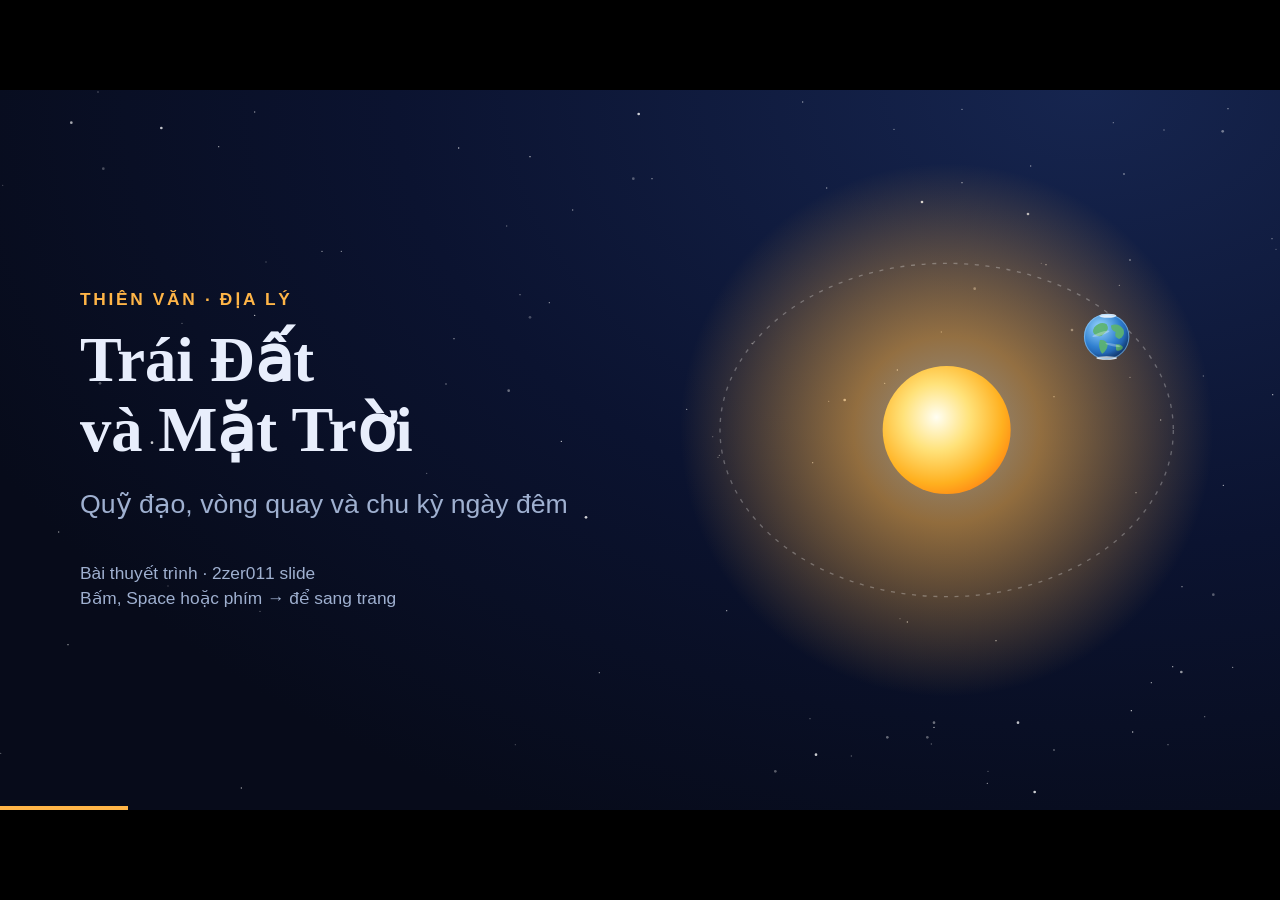
==== commit 30ee178a: "Update project" ====
--- a/decks/trai-dat-mat-troi.html
+++ b/decks/trai-dat-mat-troi.html
@@ -204,10 +204,27 @@
     var d = S('defs', {}, svg), g = S('radialGradient', { id: id }, d);
     S('stop', { offset: '0%', 'stop-color': '#fff6d6' }, g); S('stop', { offset: '35%', 'stop-color': c1 }, g);
     S('stop', { offset: '100%', 'stop-color': c1, 'stop-opacity': 0 }, g);
+    var sg = S('radialGradient', { id: id + 's', cx: '42%', cy: '40%', r: '65%' }, d);
+    S('stop', { offset: '0%', 'stop-color': '#fffef2' }, sg); S('stop', { offset: '40%', 'stop-color': '#ffe27a' }, sg);
+    S('stop', { offset: '80%', 'stop-color': '#ffb01f' }, sg); S('stop', { offset: '100%', 'stop-color': '#ff8a14' }, sg);
   }
   function earthGrad(svg, id) {
     var d = S('defs', {}, svg), g = S('radialGradient', { id: id, cx: '35%', cy: '30%', r: '80%' }, d);
-    S('stop', { offset: '0%', 'stop-color': '#7cc4ff' }, g); S('stop', { offset: '100%', 'stop-color': '#1b5fb0' }, g);
+    S('stop', { offset: '0%', 'stop-color': '#9ad8ff' }, g); S('stop', { offset: '55%', 'stop-color': '#2f7fd0' }, g); S('stop', { offset: '100%', 'stop-color': '#0f3f86' }, g);
+    var sh = S('radialGradient', { id: id + 'sh', cx: '36%', cy: '32%', r: '85%' }, d);
+    S('stop', { offset: '0%', 'stop-color': '#000', 'stop-opacity': 0 }, sh); S('stop', { offset: '65%', 'stop-color': '#000', 'stop-opacity': 0 }, sh); S('stop', { offset: '100%', 'stop-color': '#000', 'stop-opacity': .5 }, sh);
+  }
+
+  function earthAt(p, x, y, r, id) {
+    var o = S('g', { transform: 'translate(' + x + ' ' + y + ')' }, p), g = S('g', { transform: 'scale(' + (r / 100) + ')' }, o);
+    S('circle', { cx: 0, cy: 0, r: 100, fill: 'url(#' + id + ')' }, g);
+    var L = ['M-55 -40 Q-30 -70 0 -55 Q15 -30 -10 -15 Q-25 5 -45 -5 Q-70 -15 -55 -40Z', 'M20 -50 Q55 -62 75 -30 Q82 0 55 10 Q30 0 40 -20 Q15 -30 20 -50Z', 'M-30 15 Q-5 10 5 35 Q0 65 -20 75 Q-40 50 -30 15Z', 'M40 35 Q65 30 72 50 Q60 68 42 60Z'], i;
+    for (i = 0; i < L.length; i++) S('path', { d: L[i], fill: '#5cb36f', opacity: .92 }, g);
+    S('ellipse', { cx: 5, cy: -92, rx: 38, ry: 9, fill: '#f2f8ff', opacity: .9 }, g); S('ellipse', { cx: 0, cy: 94, rx: 46, ry: 8, fill: '#f2f8ff', opacity: .9 }, g);
+    S('ellipse', { cx: -20, cy: -20, rx: 40, ry: 7, fill: '#fff', opacity: .3, transform: 'rotate(-18)' }, g); S('ellipse', { cx: 35, cy: 30, rx: 34, ry: 6, fill: '#fff', opacity: .28, transform: 'rotate(12)' }, g);
+    S('circle', { cx: 0, cy: 0, r: 100, fill: 'url(#' + id + 'sh)' }, g);
+    S('circle', { cx: 0, cy: 0, r: 98, fill: 'none', stroke: 'rgba(150,210,255,.55)', 'stroke-width': 5 }, g);
+    return o;
   }
 
   /* sao nền */
@@ -221,9 +238,9 @@
   (function () {
     var v = document.getElementById('cover'); defsGlow(v, 'cg', '#ffb547'); earthGrad(v, 'cge');
     S('circle', { cx: 410, cy: 410, r: 400, fill: 'url(#cg)', opacity: .55 }, v);
-    S('circle', { cx: 410, cy: 410, r: 96, fill: '#ffcf70' }, v);
+    S('circle', { cx: 410, cy: 410, r: 96, fill: 'url(#cgs)' }, v);
     S('ellipse', { cx: 410, cy: 410, rx: 340, ry: 250, fill: 'none', stroke: 'rgba(255,255,255,.28)', 'stroke-width': 2, 'stroke-dasharray': '6 10' }, v);
-    S('circle', { cx: 650, cy: 270, r: 30, fill: 'url(#cge)' }, v);
+    earthAt(v, 650, 270, 34, 'cge');
   })();
 
   /* 2. các hành tinh trong */
@@ -231,11 +248,11 @@
     var v = document.getElementById('inner'); defsGlow(v, 'ig', '#ffb547'); earthGrad(v, 'ige');
     var C = 380, pl = [[62, 'Sao Thủy', '0,39 AU', 210, 7, '#b9b1a8'], [115, 'Sao Kim', '0,72 AU', 35, 11, '#e8c987'], [160, 'Trái Đất', '1 AU', 305, 16, 'url(#ige)'], [243, 'Sao Hỏa', '1,52 AU', 160, 10, '#d9684a']], i;
     S('circle', { cx: C, cy: C, r: 110, fill: 'url(#ig)', opacity: .6 }, v);
-    S('circle', { cx: C, cy: C, r: 24, fill: '#ffcf70' }, v);
+    S('circle', { cx: C, cy: C, r: 24, fill: 'url(#igs)' }, v);
     for (i = 0; i < pl.length; i++) {
       var p = pl[i], a = p[3] * PI / 180, x = C + p[0] * Math.cos(a), y = C - p[0] * Math.sin(a), e = i === 2;
       S('circle', { cx: C, cy: C, r: p[0], fill: 'none', stroke: e ? 'rgba(108,182,255,.8)' : 'rgba(255,255,255,.22)', 'stroke-width': e ? 3 : 1.5 }, v);
-      S('circle', { cx: x, cy: y, r: p[4], fill: p[5] }, v);
+      if (e) earthAt(v, x, y, p[4], 'ige'); else S('circle', { cx: x, cy: y, r: p[4], fill: p[5] }, v);
       var right = Math.cos(a) >= 0;
       T(v, x + (right ? 1 : -1) * (p[4] + 12), y - 2, p[1], e ? 28 : 22, e ? '#6cb6ff' : '#c9d6f2', right ? 'start' : 'end', e ? 700 : 400);
       T(v, x + (right ? 1 : -1) * (p[4] + 12), y + 24, p[2], 20, '#7f90b3', right ? 'start' : 'end');
@@ -246,23 +263,23 @@
   /* 3. quỹ đạo */
   var orbit = (function () {
     var v = document.getElementById('orbit'); defsGlow(v, 'og', '#ffb547'); earthGrad(v, 'oge');
-    var a = 380, e = 0.4, b = a * Math.sqrt(1 - e * e), cx = 500, cy = 358, sx = cx + a * e, sy = cy;
+    var a = 340, e = 0.22, b = a * Math.sqrt(1 - e * e), cx = 500, cy = 358, sx = cx + a * e, sy = cy;
     S('ellipse', { cx: cx, cy: cy, rx: a, ry: b, fill: 'none', stroke: 'rgba(255,255,255,.32)', 'stroke-width': 2, 'stroke-dasharray': '5 9' }, v);
     var wedge = S('path', { d: '', fill: 'rgba(255,181,71,.28)', stroke: 'rgba(255,181,71,.7)', 'stroke-width': 1.5 }, v);
     S('circle', { cx: sx, cy: sy, r: 120, fill: 'url(#og)', opacity: .55 }, v);
-    S('circle', { cx: sx, cy: sy, r: 34, fill: '#ffcf70' }, v);
+    S('circle', { cx: sx, cy: sy, r: 34, fill: 'url(#ogs)' }, v);
     T(v, sx, sy + 66, 'Mặt Trời', 22, '#ffd98f');
     S('circle', { cx: sx + a * (1 - e), cy: sy, r: 6, fill: '#ffb547' }, v);
     S('circle', { cx: sx - a * (1 + e), cy: sy, r: 6, fill: '#ffb547' }, v);
     T(v, sx + a * (1 - e), sy + 36, 'Cận nhật · ~3/1', 22, '#ffd98f', 'middle');
     T(v, sx - a * (1 + e), sy + 36, 'Viễn nhật · ~4/7', 22, '#ffd98f', 'middle');
-    var pl = S('circle', { cx: 0, cy: 0, r: 17, fill: 'url(#oge)' }, v);
+    var pl = earthAt(v, 0, 0, 21, 'oge');
     var lb = T(v, 0, 0, 'Trái Đất', 24, '#6cb6ff', 'middle', 700);
     var mon = [31, 28, 31, 30, 31, 30, 31, 31, 30, 31, 30, 31], run = false, t0 = 0, id = 0, YEAR = 26000;
     function kep(M) { var E = M, i; for (i = 0; i < 7; i++) E = E - (E - e * Math.sin(E) - M) / (1 - e * Math.cos(E)); return E; }
     function pos(M) { var E = kep(M); return [sx + a * (Math.cos(E) - e), sy - b * Math.sin(E)]; }
     function draw(t) {
-      var M = 2 * PI * t, p = pos(M); pl.setAttribute('cx', p[0]); pl.setAttribute('cy', p[1]);
+      var M = 2 * PI * t, p = pos(M); pl.setAttribute('transform', 'translate(' + p[0] + ' ' + p[1] + ')');
       lb.setAttribute('x', p[0]); lb.setAttribute('y', p[1] + (p[1] > sy ? 46 : -30));
       var dd = 'M' + sx + ' ' + sy + ' L' + p[0] + ' ' + p[1], k, q;
       for (k = 1; k <= 14; k++) { q = pos(M - (k / 14) * (2 * PI / 12)); dd += ' L' + q[0] + ' ' + q[1]; }
@@ -333,14 +350,14 @@
   (function () {
     var v = document.getElementById('solar'); earthGrad(v, 'ssge'); defsGlow(v, 'sg', '#ffb547');
     var Sx = 70, Sy = 350, Rr = 297, k, d = '';
-    S('circle', { cx: Sx, cy: Sy, r: 130, fill: 'url(#sg)', opacity: .7 }, v); S('circle', { cx: Sx, cy: Sy, r: 40, fill: '#ffcf70' }, v);
+    S('circle', { cx: Sx, cy: Sy, r: 130, fill: 'url(#sg)', opacity: .7 }, v); S('circle', { cx: Sx, cy: Sy, r: 40, fill: 'url(#sgs)' }, v);
     T(v, Sx + 10, Sy + 80, 'Mặt Trời', 22, '#ffd98f');
     for (k = -34; k <= 34; k += 2) { var q = k * PI / 180; d += (k === -34 ? 'M' : 'L') + (Sx + Rr * Math.cos(q)).toFixed(1) + ' ' + (Sy - Rr * Math.sin(q)).toFixed(1) + ' '; }
     S('path', { d: d, fill: 'none', stroke: 'rgba(255,255,255,.3)', 'stroke-width': 2, 'stroke-dasharray': '5 9' }, v);
     var qa = 17 * PI / 180, Ax = Sx + Rr * Math.cos(qa), Ay = Sy + Rr * Math.sin(qa), Bx = Sx + Rr * Math.cos(qa), By = Sy - Rr * Math.sin(qa);
     var a1 = Math.atan2(Sy - Ay, Sx - Ax), a2 = Math.atan2(Sy - By, Sx - Bx);
     function earth(x, y) {
-      S('circle', { cx: x, cy: y, r: 62, fill: 'url(#ssge)' }, v);
+      earthAt(v, x, y, 62, 'ssge');
       S('path', { d: 'M' + x + ' ' + (y - 62) + ' A62 62 0 0 1 ' + x + ' ' + (y + 62) + ' Z', fill: 'rgba(2,4,14,.55)' }, v);
     }
     function ray(x, y, ang, len, col, dash) {
@@ -364,7 +381,7 @@
     var v = document.getElementById('seasons'); defsGlow(v, 'seg', '#ffb547');
     var Sx = 550, Sy = 385, rx = 420, ry = 195;
     S('ellipse', { cx: Sx, cy: Sy, rx: rx, ry: ry, fill: 'none', stroke: 'rgba(255,255,255,.3)', 'stroke-width': 2, 'stroke-dasharray': '5 9' }, v);
-    S('circle', { cx: Sx, cy: Sy, r: 120, fill: 'url(#seg)', opacity: .6 }, v); S('circle', { cx: Sx, cy: Sy, r: 44, fill: '#ffcf70' }, v);
+    S('circle', { cx: Sx, cy: Sy, r: 120, fill: 'url(#seg)', opacity: .6 }, v); S('circle', { cx: Sx, cy: Sy, r: 44, fill: 'url(#segs)' }, v);
     T(v, Sx, Sy + 78, 'Mặt Trời', 22, '#ffd98f');
     var tilt = 23.44 * PI / 180, dx = Math.sin(tilt), dy = -Math.cos(tilt);
     var P = [[Sx - rx, Sy, 50, '21/6', 'Hạ chí', 'Bắc: mùa hè', 'b'], [Sx, Sy + ry, 58, '23/9', 'Thu phân', '', 'b'], [Sx + rx, Sy, 50, '21/12', 'Đông chí', 'Bắc: mùa đông', 'b'], [Sx, Sy - ry, 42, '20/3', 'Xuân phân', '', 't']], i;
